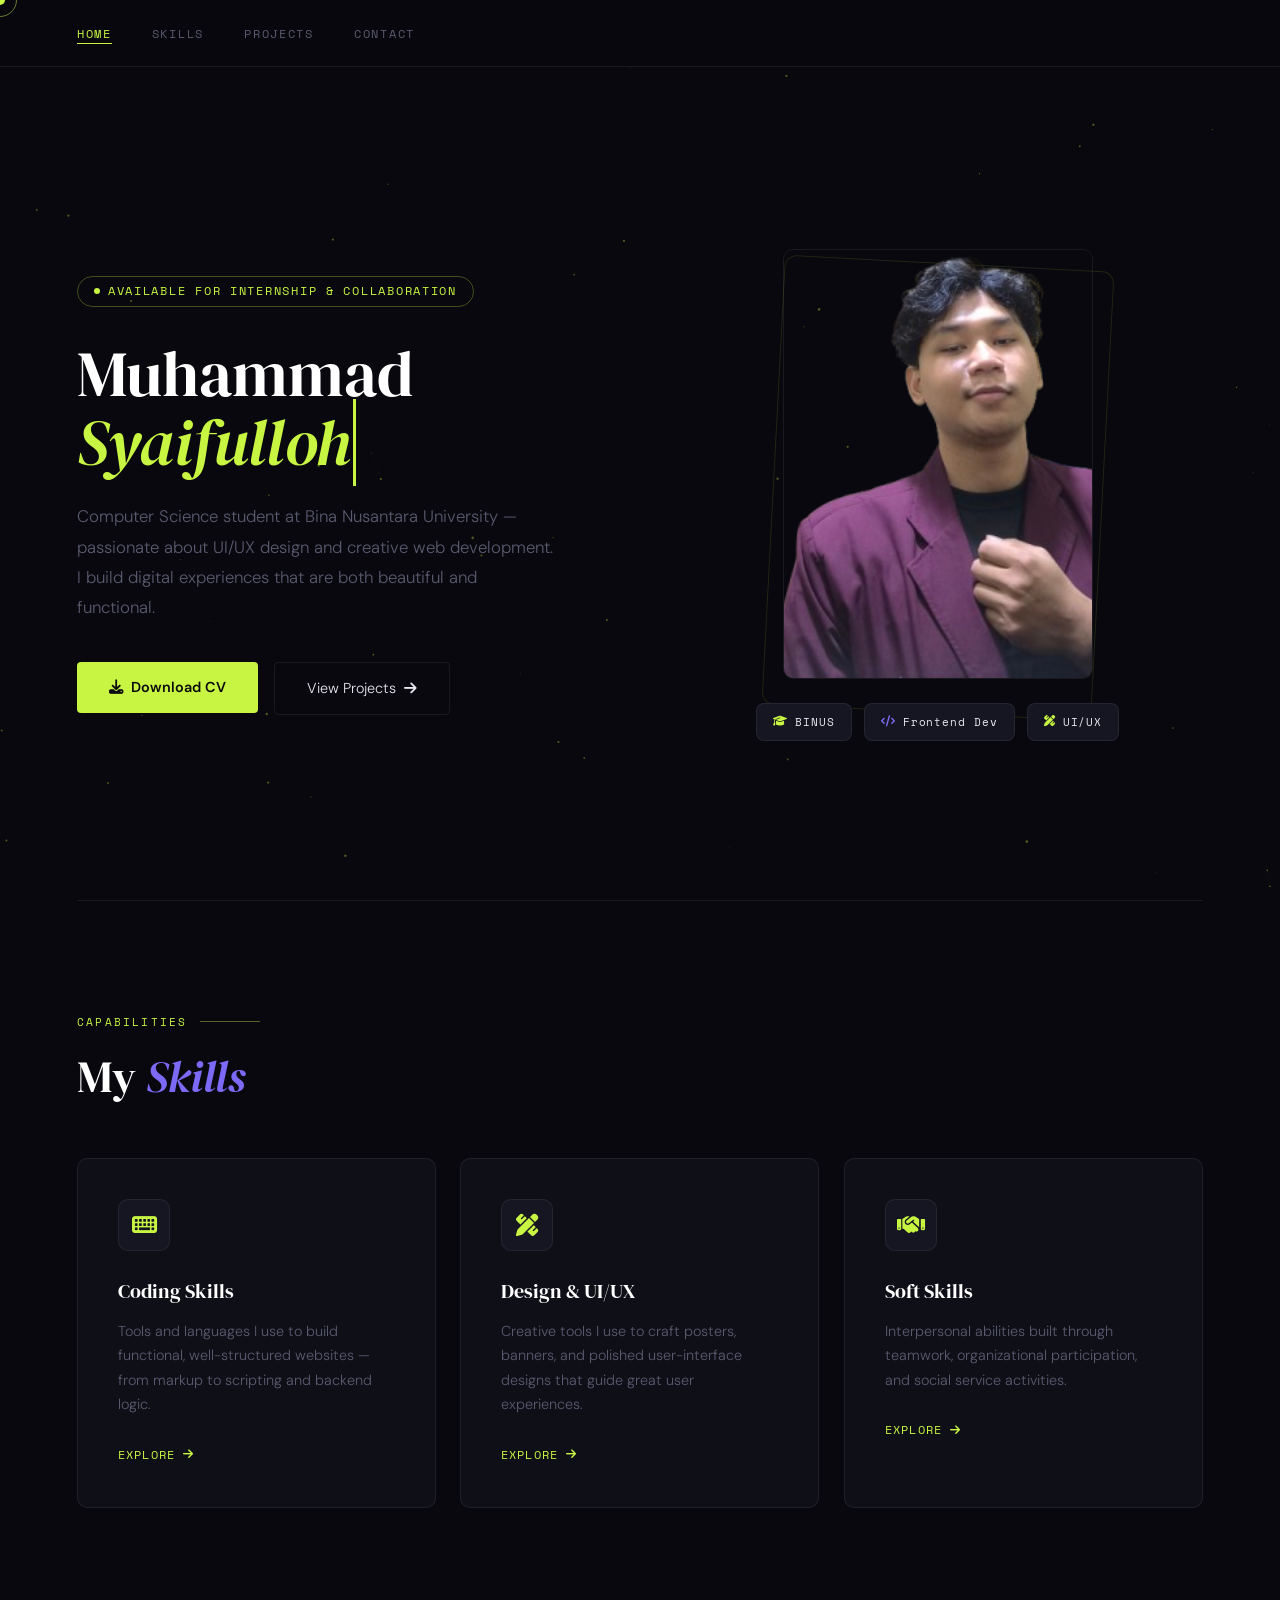
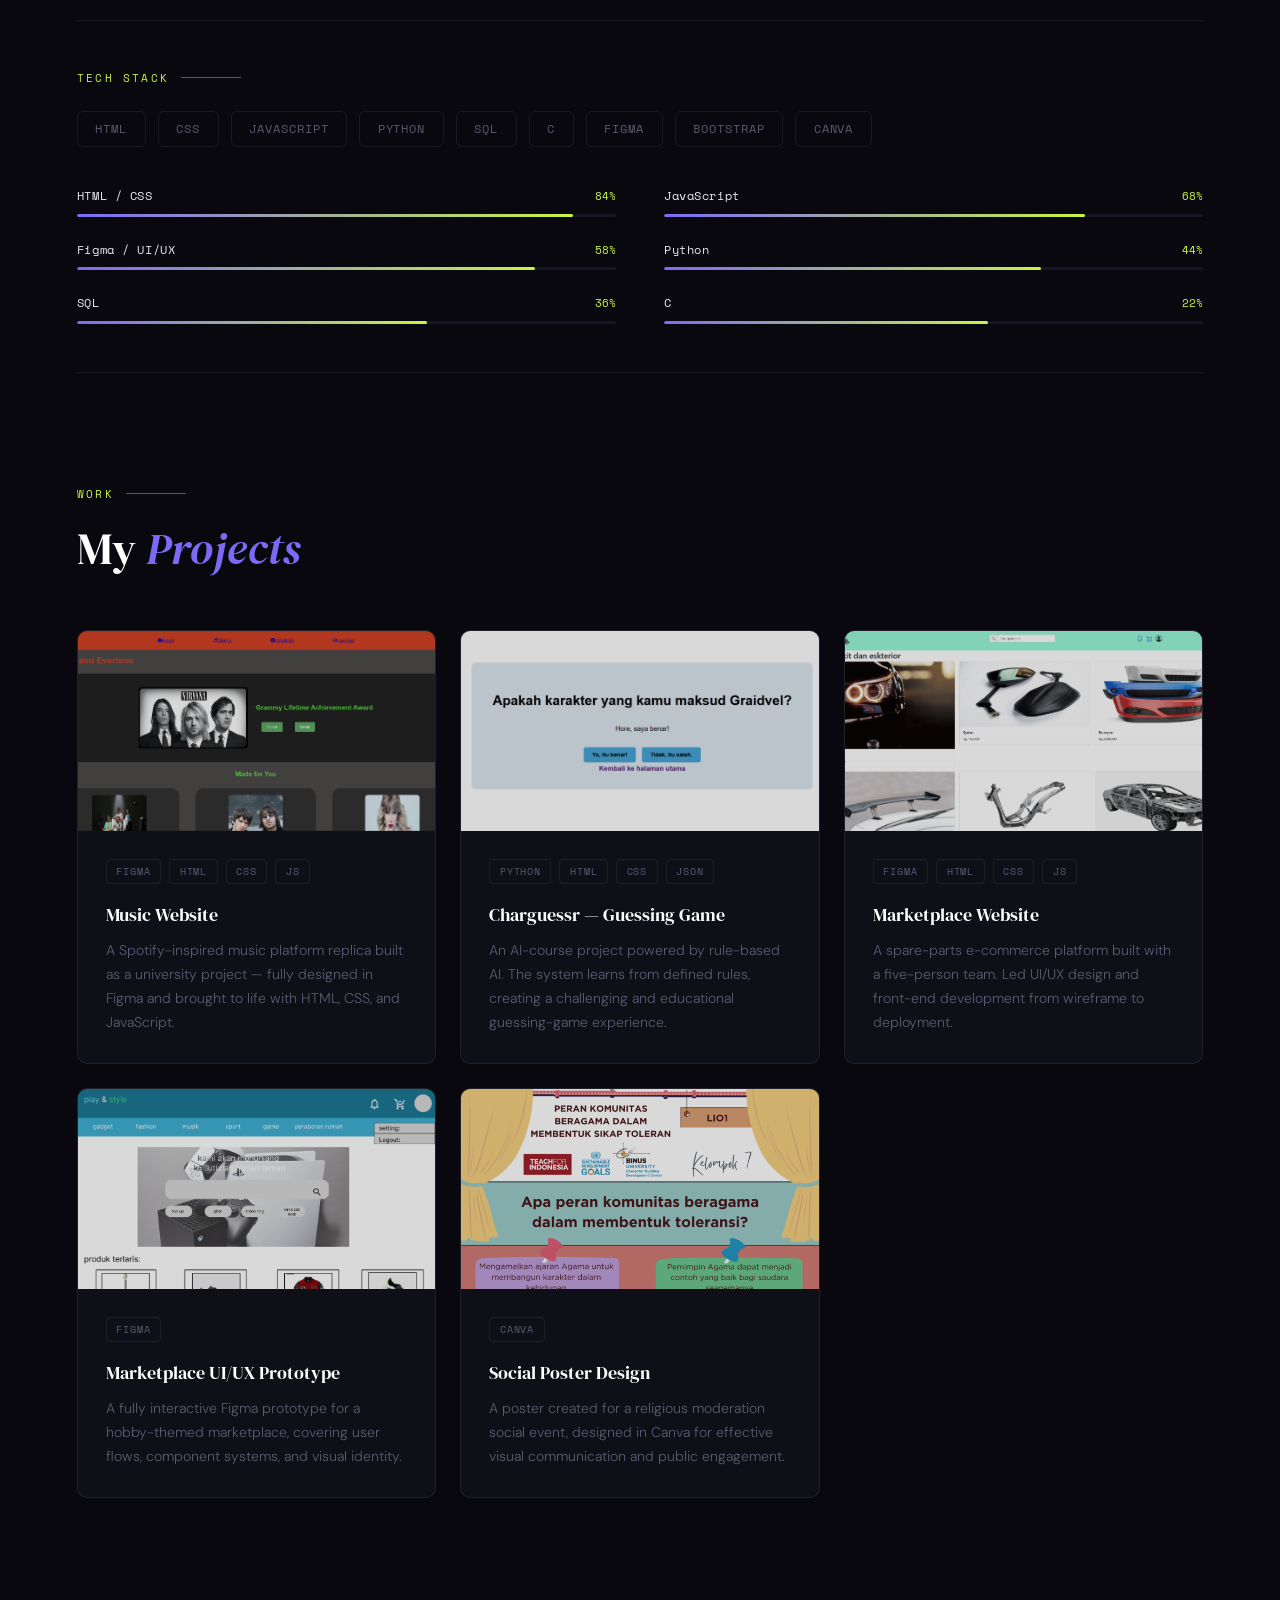
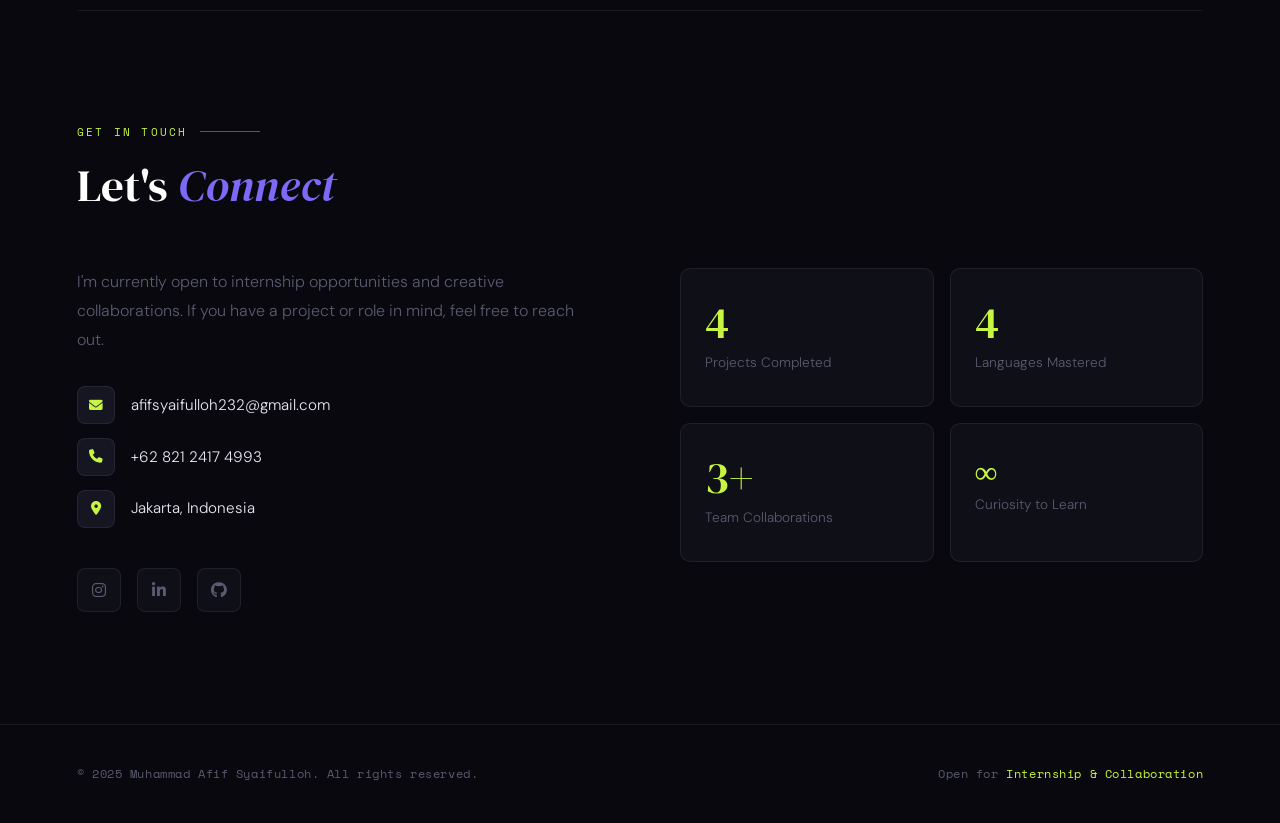
==== index2.html @ 035b8625 "update portfolio with contact form and UI improvements" ====
<!DOCTYPE html>
<html lang="en">
<head>
  <meta charset="UTF-8" />
  <meta name="viewport" content="width=device-width, initial-scale=1.0" />
  <meta name="description" content="Muhammad Afif Syaifulloh — CS student, UI/UX designer & frontend developer based in Jakarta." />
  <title>Muhammad Afif Syaifulloh — Portfolio</title>
  <link rel="preconnect" href="https://fonts.googleapis.com">
  <link href="https://fonts.googleapis.com/css2?family=DM+Serif+Display:ital@0;1&family=DM+Sans:wght@300;400;500;600&family=Space+Mono:wght@400;700&display=swap" rel="stylesheet">
  <link rel="stylesheet" href="https://cdnjs.cloudflare.com/ajax/libs/font-awesome/6.5.0/css/all.min.css"/>
  <style>
    :root {
      --bg: #08080e;
      --surface: #0f0f18;
      --surface2: #161622;
      --border: rgba(255,255,255,0.07);
      --text: #e8e8f0;
      --muted: #5a5a70;
      --accent: #c8f542;
      --accent2: #7c6af7;
      --white: #ffffff;
    }

    *, *::before, *::after { box-sizing: border-box; margin: 0; padding: 0; }
    html { scroll-behavior: smooth; }
    body {
      background: var(--bg);
      color: var(--text);
      font-family: 'DM Sans', sans-serif;
      font-weight: 300;
      line-height: 1.6;
      overflow-x: hidden;
    }

    body.has-pointer { cursor: none; }
    body.has-pointer a,
    body.has-pointer button,
    body.has-pointer [data-cursor] { cursor: none; }

    #cursor {
      width: 10px; height: 10px;
      background: var(--accent);
      border-radius: 50%;
      position: fixed; pointer-events: none; z-index: 9999;
      transform: translate(-50%,-50%);
      transition: width .15s, height .15s, background .15s;
      display: none;
    }
    #cursor-ring {
      width: 34px; height: 34px;
      border: 1.5px solid rgba(200,245,66,.5);
      border-radius: 50%;
      position: fixed; pointer-events: none; z-index: 9998;
      transform: translate(-50%,-50%);
      transition: width .22s, height .22s, border-color .22s;
      display: none;
    }
    body.has-pointer #cursor,
    body.has-pointer #cursor-ring { display: block; }
    body.hovering #cursor { width: 5px; height: 5px; background: #fff; }
    body.hovering #cursor-ring { width: 50px; height: 50px; border-color: rgba(255,255,255,.28); }

    #particles { position: fixed; inset: 0; z-index: 0; pointer-events: none; }

    #prog {
      position: fixed; top: 0; left: 0; height: 2px;
      background: var(--accent); width: 0%; z-index: 200;
      transition: width .08s linear;
    }

    nav {
      position: fixed; top: 0; left: 0; right: 0; z-index: 100;
      display: flex; justify-content: space-between; align-items: center;
      padding: 1.25rem 6vw;
      background: rgba(8,8,14,.9);
      backdrop-filter: blur(20px);
      border-bottom: 1px solid var(--border);
      transition: padding .3s;
    }
    nav.scrolled { padding: .8rem 6vw; }
    .nav-logo {
      font-family: 'Space Mono', monospace;
      font-size: .8rem; letter-spacing: .12em; text-transform: uppercase;
      color: var(--accent);
    }
    .nav-links { display: flex; gap: 2.5rem; list-style: none; }
    .nav-links a {
      font-family: 'Space Mono', monospace;
      font-size: .72rem; letter-spacing: .15em; text-transform: uppercase;
      color: var(--muted); text-decoration: none;
      position: relative; padding-bottom: 2px;
      transition: color .2s;
    }
    .nav-links a::after {
      content: ''; position: absolute; bottom: 0; left: 0;
      width: 0; height: 1px; background: var(--accent);
      transition: width .3s ease;
    }
    .nav-links a:hover { color: #fff; }
    .nav-links a:hover::after,
    .nav-links a.active::after { width: 100%; }
    .nav-links a.active { color: var(--accent); }

    /* ── HERO ── */
    .hero {
      min-height: 100vh;
      display: grid; grid-template-columns: 1fr 1fr;
      align-items: center;
      padding: 0 6vw; padding-top: 90px; gap: 4rem;
      position: relative; z-index: 1;
    }
    .hero-tag {
      display: inline-flex; align-items: center; gap: .5rem;
      font-family: 'Space Mono', monospace;
      font-size: .72rem; letter-spacing: .15em; text-transform: uppercase;
      color: var(--accent); border: 1px solid rgba(200,245,66,.3);
      border-radius: 100px; padding: .35rem 1rem; margin-bottom: 2rem;
      animation: fadeUp .8s ease both;
    }
    .hero-tag::before {
      content: ''; width: 6px; height: 6px;
      border-radius: 50%; background: var(--accent);
      animation: pulse 2s infinite;
    }
    @keyframes pulse {
      0%,100% { opacity:1; transform:scale(1); }
      50%      { opacity:.4; transform:scale(.7); }
    }
    .hero h1 {
      font-family: 'DM Serif Display', serif;
      font-size: clamp(2.8rem, 5vw, 5rem);
      line-height: 1.08; font-weight: 400; color: #fff;
      animation: fadeUp .8s .1s ease both; margin-bottom: 1.5rem;
    }
    .hero h1 em { font-style: italic; color: var(--accent); }
    .typed-wrap { display: inline; }
    #typed {
      border-right: 3px solid var(--accent);
      padding-right: 2px;
      animation: blink 1s step-end infinite;
    }
    @keyframes blink {
      0%,100% { border-color: var(--accent); }
      50%      { border-color: transparent; }
    }
    .hero-desc {
      font-size: 1.05rem; color: var(--muted);
      max-width: 480px; line-height: 1.8;
      animation: fadeUp .8s .2s ease both; margin-bottom: 2.5rem;
    }
    .hero-cta {
      display: flex; gap: 1rem; flex-wrap: wrap;
      animation: fadeUp .8s .3s ease both;
    }
    .mag-wrap { display: inline-block; }
    .btn-primary {
      display: inline-flex; align-items: center; gap: .5rem;
      background: var(--accent); color: #0a0a0f;
      font-family: 'DM Sans', sans-serif; font-weight: 600; font-size: .9rem;
      padding: .85rem 2rem; border-radius: 4px;
      text-decoration: none; border: none;
      position: relative; overflow: hidden;
      transition: box-shadow .2s;
    }
    .btn-primary::after {
      content: ''; position: absolute; inset: 0;
      background: rgba(255,255,255,.18);
      transform: translateX(-105%) skewX(-10deg);
      transition: transform .4s ease;
    }
    .btn-primary:hover::after { transform: translateX(105%) skewX(-10deg); }
    .btn-primary:hover { box-shadow: 0 8px 32px rgba(200,245,66,.3); }
    .btn-outline {
      display: inline-flex; align-items: center; gap: .5rem;
      background: transparent; color: var(--text);
      font-family: 'DM Sans', sans-serif; font-size: .9rem;
      padding: .85rem 2rem; border-radius: 4px;
      text-decoration: none; border: 1px solid var(--border);
      transition: border-color .2s, color .2s;
    }
    .btn-outline:hover { border-color: rgba(255,255,255,.3); color: #fff; }

    /* ── HERO IMAGE ── */
    /* Column becomes flex column: photo on top, badges below */
    .hero-image {
      display: flex;
      flex-direction: column;
      align-items: center;
      gap: 1.5rem;
      animation: fadeUp .8s .4s ease both;
    }

    /* Wrapper that holds the card + the rotated ghost border */
    .hero-img-outer {
      position: relative;
    }
    .hero-img-outer::before {
      content: '';
      position: absolute;
      width: 330px; height: 450px;
      border: 1px solid rgba(200,245,66,.12);
      border-radius: 12px;
      top: 14px; left: 50%;
      margin-left: -165px;
      transform: rotate(3deg);
      pointer-events: none;
    }
    .hero-img-wrap {
      position: relative;
      width: 310px; height: 430px;
      border-radius: 10px; overflow: hidden;
      border: 1px solid var(--border);
      transition: transform .12s ease;
      transform-style: preserve-3d;
      will-change: transform;
      z-index: 1;
    }
    .hero-img-wrap img {
      width: 100%; height: 100%;
      object-fit: cover; object-position: top center;
      display: block;
    }
    .hero-img-placeholder {
      width: 100%; height: 100%;
      background: var(--surface2);
      display: none; flex-direction: column;
      align-items: center; justify-content: center;
      gap: 1rem; color: var(--muted);
    }
    .hero-img-placeholder i { font-size: 3rem; }

    /* Badges row — below the photo card */
    .hero-badges {
      display: flex;
      gap: .75rem;
      flex-wrap: wrap;
      justify-content: center;
    }
    .badge-float {
      background: var(--surface2);
      border: 1px solid var(--border);
      border-radius: 8px;
      padding: .55rem 1rem;
      font-family: 'Space Mono', monospace;
      font-size: .7rem;
      color: var(--text);
      letter-spacing: .08em;
      display: inline-flex;
      align-items: center;
      gap: .45rem;
      /* each badge floats independently */
      animation: floatBadge 4s ease-in-out infinite;
      transition: border-color .25s, box-shadow .25s;
    }
    .badge-float:nth-child(1) { animation-delay: 0s; }
    .badge-float:nth-child(2) { animation-delay: .7s; }
    .badge-float:nth-child(3) { animation-delay: 1.4s; }
    .badge-float:hover {
      border-color: rgba(200,245,66,.4);
      box-shadow: 0 4px 18px rgba(200,245,66,.12);
      /* pause float on hover */
      animation-play-state: paused;
      transform: translateY(-4px);
    }
    @keyframes floatBadge {
      0%,100% { transform: translateY(0); }
      50%      { transform: translateY(-8px); }
    }

    /* ── SECTIONS ── */
    section { padding: 7rem 6vw; position: relative; z-index: 1; }
    .section-label {
      font-family: 'Space Mono', monospace;
      font-size: .7rem; letter-spacing: .2em; text-transform: uppercase;
      color: var(--accent); margin-bottom: 1.25rem;
      display: flex; align-items: center; gap: .75rem;
    }
    .section-label::after {
      content: ''; flex: 1; max-width: 60px;
      height: 1px; background: var(--accent); opacity: .4;
    }
    .section-title {
      font-family: 'DM Serif Display', serif;
      font-size: clamp(2rem, 3.5vw, 3.2rem);
      font-weight: 400; color: #fff; line-height: 1.15; margin-bottom: 1rem;
    }
    .section-title em { font-style: italic; color: var(--accent2); }
    .divider {
      height: 1px; background: var(--border);
      margin: 0 6vw; position: relative; z-index: 1;
    }

    /* ── SKILLS ── */
    .skills-grid {
      display: grid;
      grid-template-columns: repeat(auto-fit, minmax(280px, 1fr));
      gap: 1.5rem; margin-top: 3.5rem;
    }
    .skill-card {
      background: var(--surface); border: 1px solid var(--border);
      border-radius: 10px; padding: 2.5rem;
      transition: border-color .3s, box-shadow .3s;
      position: relative; overflow: hidden;
      transform-style: preserve-3d; will-change: transform;
    }
    .card-glow {
      position: absolute; width: 220px; height: 220px;
      border-radius: 50%;
      background: radial-gradient(circle, rgba(200,245,66,.07), transparent 70%);
      pointer-events: none; opacity: 0; transition: opacity .3s;
      transform: translate(-50%,-50%);
    }
    .skill-card:hover .card-glow { opacity: 1; }
    .skill-card:hover {
      border-color: rgba(200,245,66,.25);
      box-shadow: 0 20px 60px rgba(0,0,0,.4);
    }
    .skill-icon {
      width: 52px; height: 52px;
      background: var(--surface2); border: 1px solid var(--border);
      border-radius: 10px; display: flex;
      align-items: center; justify-content: center;
      font-size: 1.4rem; color: var(--accent);
      margin-bottom: 1.5rem; transition: all .3s;
    }
    .skill-card:hover .skill-icon {
      background: rgba(200,245,66,.1);
      border-color: rgba(200,245,66,.3);
    }
    .skill-card h3 {
      font-family: 'DM Serif Display', serif;
      font-size: 1.25rem; font-weight: 400; color: #fff; margin-bottom: .75rem;
    }
    .skill-card p { font-size: .9rem; color: var(--muted); line-height: 1.7; margin-bottom: 1.5rem; }
    .skill-link {
      font-family: 'Space Mono', monospace;
      font-size: .72rem; letter-spacing: .1em; text-transform: uppercase;
      color: var(--accent); text-decoration: none;
      display: inline-flex; align-items: center; gap: .5rem;
      transition: gap .2s;
    }
    .skill-link:hover { gap: .85rem; }

    /* ── TECH STRIP ── */
    .tech-strip { padding: 3rem 6vw; position: relative; z-index: 1; }
    .tech-tags { display: flex; flex-wrap: wrap; gap: .75rem; margin-top: 1.5rem; margin-bottom: 2.5rem; }
    .tech-tag {
      font-family: 'Space Mono', monospace;
      font-size: .72rem; letter-spacing: .08em; text-transform: uppercase;
      color: var(--muted); border: 1px solid var(--border);
      border-radius: 6px; padding: .5rem 1.1rem;
      display: inline-flex; align-items: center; gap: .45rem;
      position: relative; overflow: visible;
      transition: color .2s, border-color .2s, transform .2s, box-shadow .2s;
      user-select: none;
    }
    .tech-tag::before {
      content: ''; position: absolute; inset: 0;
      background: rgba(200,245,66,.07);
      transform: scaleX(0); transform-origin: left;
      transition: transform .3s ease;
    }
    .tech-tag:hover::before { transform: scaleX(1); }
    .tech-tag:hover {
      color: var(--accent); border-color: rgba(200,245,66,.4);
      transform: translateY(-3px) scale(1.04);
      box-shadow: 0 6px 20px rgba(200,245,66,.12);
    } 
    .tech-tag:active { transform: translateY(-1px) scale(1.01); }
    .tech-tag .ripple {
      position: absolute; border-radius: 50%;
      background: rgba(200,245,66,.2); transform: scale(0);
      animation: tagRipple .5s ease-out forwards; pointer-events: none;
    }
    @keyframes tagRipple { to { transform: scale(4); opacity: 0; } }

    /* ── PROFICIENCY BARS ── */
    .proficiency-grid { display: grid; grid-template-columns: 1fr 1fr; gap: 1.5rem 3rem; }
    .prof-header { display: flex; justify-content: space-between; margin-bottom: .5rem; }
    .prof-name { font-family: 'Space Mono', monospace; font-size: .72rem; letter-spacing: .05em; color: var(--text); }
    .prof-pct  { font-family: 'Space Mono', monospace; font-size: .7rem; color: var(--accent); }
    .prof-bar-bg { height: 3px; background: var(--surface2); border-radius: 2px; overflow: hidden; }
    .prof-bar-fill {
      height: 100%;
      background: linear-gradient(90deg, var(--accent2), var(--accent));
      border-radius: 2px; width: 0%;
      transition: width 1.2s cubic-bezier(.4,0,.2,1);
    }

    /* ── PROJECTS ── */
    .projects-grid {
      display: grid;
      grid-template-columns: repeat(auto-fit, minmax(300px, 1fr));
      gap: 1.5rem; margin-top: 3.5rem;
    }
    .project-card {
      background: var(--surface); border: 1px solid var(--border);
      border-radius: 10px; overflow: hidden;
      transition: border-color .35s, box-shadow .35s, transform .35s;
      position: relative;
    }
    .project-card:hover {
      border-color: rgba(255,255,255,.18);
      box-shadow: 0 28px 70px rgba(0,0,0,.55);
      transform: translateY(-6px);
    }
    .project-img-wrap {
      width: 100%; height: 200px; overflow: hidden;
      position: relative;
    }
    .project-img-wrap img {
      width: 100%; height: 100%;
      object-fit: cover; object-position: top center;
      display: block;
      filter: saturate(.75) brightness(.85);
      transition: filter .4s, transform .4s;
    }
    .project-card:hover .project-img-wrap img {
      filter: saturate(1) brightness(1);
      transform: scale(1.04);
    }
    .project-img-placeholder {
      width: 100%; height: 200px;
      background: linear-gradient(135deg, var(--surface2), var(--surface));
      display: flex; align-items: center; justify-content: center;
      color: var(--muted); font-size: 2.5rem;
      position: relative; overflow: hidden; transition: color .3s;
    }
    .project-img-placeholder::after {
      content: ''; position: absolute; inset: 0;
      background: linear-gradient(135deg, rgba(124,106,247,.15), rgba(200,245,66,.08));
      opacity: 0; transition: opacity .35s;
    }
    .project-card:hover .project-img-placeholder::after { opacity: 1; }
    .project-card:hover .project-img-placeholder { color: var(--accent); }
    .proj-view {
      position: absolute; bottom: -40px; left: 50%;
      transform: translateX(-50%);
      background: var(--accent); color: #0a0a0f;
      font-family: 'Space Mono', monospace; font-size: .68rem;
      letter-spacing: .1em; text-transform: uppercase;
      padding: .4rem 1.1rem; border-radius: 100px; font-weight: 700;
      transition: bottom .3s cubic-bezier(.34,1.56,.64,1);
      white-space: nowrap; pointer-events: none; z-index: 2;
    }
    .project-card:hover .proj-view { bottom: 14px; }
    .project-body { padding: 1.75rem; }
    .project-tags { display: flex; flex-wrap: wrap; gap: .5rem; margin-bottom: 1rem; }
    .tag {
      font-family: 'Space Mono', monospace;
      font-size: .65rem; letter-spacing: .08em; text-transform: uppercase;
      color: var(--muted); border: 1px solid var(--border);
      border-radius: 4px; padding: .2rem .6rem;
      transition: all .25s;
    }
    .project-card:hover .tag {
      border-color: rgba(124,106,247,.35); color: #b8b0f8;
      transform: translateY(-1px);
    }
    .project-body h3 {
      font-family: 'DM Serif Display', serif;
      font-size: 1.15rem; font-weight: 400; color: #fff;
      margin-bottom: .6rem; transition: color .2s;
    }
    .project-card:hover .project-body h3 { color: var(--accent); }
    .project-body p { font-size: .88rem; color: var(--muted); line-height: 1.7; }

    /* ── CONTACT ── */
    .contact-wrapper {
      display: grid; grid-template-columns: 1fr 1fr;
      gap: 5rem; align-items: start; margin-top: 3.5rem;
    }
    .contact-info p { color: var(--muted); font-size: 1rem; line-height: 1.8; margin-bottom: 2rem; }
    .contact-detail { display: flex; flex-direction: column; gap: .85rem; margin-bottom: 2.5rem; }
    .contact-item { display: flex; align-items: center; gap: 1rem; color: var(--text); font-size: .95rem; }
    .contact-item i {
      width: 38px; height: 38px;
      background: var(--surface2); border: 1px solid var(--border);
      border-radius: 8px; display: flex;
      align-items: center; justify-content: center;
      color: var(--accent); font-size: .85rem; flex-shrink: 0;
      transition: all .25s;
    }
    .contact-item:hover i { background: rgba(200,245,66,.1); border-color: rgba(200,245,66,.3); }
    .social-row { display: flex; gap: 1rem; }
    .social-btn {
      width: 44px; height: 44px;
      background: var(--surface); border: 1px solid var(--border);
      border-radius: 8px; display: flex;
      align-items: center; justify-content: center;
      color: var(--muted); font-size: 1rem; text-decoration: none;
      position: relative; overflow: hidden; transition: all .2s;
    }
    .social-btn::before {
      content: ''; position: absolute; inset: 0;
      background: rgba(200,245,66,.08);
      transform: scale(0); border-radius: 8px; transition: transform .3s;
    }
    .social-btn:hover::before { transform: scale(1); }
    .social-btn:hover { border-color: rgba(200,245,66,.3); color: var(--accent); transform: translateY(-3px); }

    /* ── STAT CARDS ── */
    .contact-stats { display: grid; grid-template-columns: 1fr 1fr; gap: 1rem; }
    .stat-card {
      background: var(--surface); border: 1px solid var(--border);
      border-radius: 10px; padding: 2rem 1.5rem;
      transition: border-color .3s, box-shadow .3s, transform .3s;
      position: relative; overflow: hidden;
    }
    /* animated bottom bar */
    .stat-card::before {
      content: ''; position: absolute; bottom: 0; left: 0; right: 0; height: 2px;
      background: linear-gradient(90deg, var(--accent2), var(--accent));
      transform: scaleX(0); transition: transform .4s ease;
    }
    .stat-card:hover::before { transform: scaleX(1); }
    /* glow shimmer on hover */
    .stat-card::after {
      content: ''; position: absolute; inset: 0;
      background: radial-gradient(circle at 50% 50%, rgba(200,245,66,.06), transparent 70%);
      opacity: 0; transition: opacity .3s;
    }
    .stat-card:hover::after { opacity: 1; }
    .stat-card:hover {
      border-color: rgba(200,245,66,.2);
      box-shadow: 0 12px 40px rgba(0,0,0,.4);
      transform: translateY(-4px);
    }
    .stat-card .num {
      font-family: 'DM Serif Display', serif;
      font-size: 2.8rem; color: var(--accent);
      line-height: 1; margin-bottom: .4rem;
      transition: transform .3s;
    }
    .stat-card:hover .num { transform: scale(1.08); }
    .stat-card .label {
      font-size: .85rem; color: var(--muted);
      transition: color .3s;
    }
    .stat-card:hover .label { color: var(--text); }

    /* ── TOOLTIP ── */
    [data-tip] { position: relative; }
    [data-tip]::after {
  content: attr(data-tip);
  position: absolute;
  top: calc(100% + 8px);
  left: 50%;
  transform: translateX(-50%) translateY(-4px);
  background: var(--surface2);
  color: var(--text);
  font-family: 'Space Mono', monospace;
  font-size: .65rem;
  letter-spacing: .05em;
  padding: .3rem .7rem;
  border-radius: 4px;
  border: 1px solid var(--border);
  white-space: nowrap;
  opacity: 0;
  pointer-events: none;
  z-index: 9999;
  transition: opacity .2s, transform .2s;
}

[data-tip]:hover::after {
  opacity: 1;
  transform: translateX(-50%) translateY(0);
}

    footer {
      border-top: 1px solid var(--border);
      padding: 2.5rem 6vw;
      display: flex; justify-content: space-between; align-items: center;
      gap: 1rem; flex-wrap: wrap; position: relative; z-index: 1;
    }
    .footer-copy { font-family: 'Space Mono', monospace; font-size: .72rem; color: var(--muted); letter-spacing: .05em; }
    .footer-ticker { font-family: 'Space Mono', monospace; font-size: .72rem; color: var(--muted); letter-spacing: .05em; }
    .footer-ticker span { color: var(--accent); }

    #scrollTopBtn {
      position: fixed; bottom: 2rem; right: 2rem;
      width: 44px; height: 44px;
      background: var(--accent); color: #0a0a0f;
      border: none; border-radius: 8px;
      display: none; align-items: center; justify-content: center;
      font-size: .9rem;
      transition: transform .2s, box-shadow .2s; z-index: 200;
    }
    #scrollTopBtn:hover { transform: translateY(-3px); box-shadow: 0 8px 24px rgba(200,245,66,.3); }
    #scrollTopBtn.visible { display: flex; }

    @keyframes fadeUp {
      from { opacity: 0; transform: translateY(20px); }
      to   { opacity: 1; transform: translateY(0); }
    }
    .reveal { opacity: 0; transform: translateY(28px); transition: opacity .7s ease, transform .7s ease; }
    .reveal.visible { opacity: 1; transform: none; }

    @media (max-width: 900px) {
      .hero { grid-template-columns: 1fr; text-align: center; }
      .hero-image { order: -1; }
      .hero-img-wrap { width: 240px; height: 320px; }
      .hero-img-outer::before { width: 255px; height: 340px; margin-left: -127px; }
      .hero-desc { margin: 0 auto 2.5rem; }
      .hero-cta { justify-content: center; }
      .contact-wrapper { grid-template-columns: 1fr; gap: 3rem; }
      .proficiency-grid { grid-template-columns: 1fr; }
    }
    @media (max-width: 640px) {
      nav { padding: 1rem 4vw; }
      .nav-links { display: none; }
      section { padding: 5rem 4vw; }
      footer { flex-direction: column; text-align: center; }
    }
  </style>
</head>
<body>

<div id="cursor"></div>
<div id="cursor-ring"></div>
<div id="prog"></div>
<canvas id="particles"></canvas>

<!-- NAV -->
<nav id="navbar">
  <!-- <span class="nav-logo">Portofolio</span> -->
  <ul class="nav-links">
    <li><a href="#home"    data-section="home">Home</a></li>
    <li><a href="#skills"  data-section="skills">Skills</a></li>
    <li><a href="#project" data-section="project">Projects</a></li>
    <li><a href="#contact" data-section="contact">Contact</a></li>
  </ul>
</nav>

<!-- HERO -->
<section class="hero" id="home">
  <div class="hero-text">
    <div class="hero-tag">Available for Internship &amp; Collaboration</div>
    <h1>Muhammad<br><em><span id="typed" class="typed-wrap"></span></em></h1>
    <p class="hero-desc">
      Computer Science student at Bina Nusantara University — passionate about
      UI/UX design and creative web development. I build digital experiences
      that are both beautiful and functional.
    </p>
    <div class="hero-cta">
      <div class="mag-wrap">
        <a href="CV_ATS.doc" class="btn-primary" download>
          <i class="fa-solid fa-download"></i> Download CV
        </a>
      </div>
      <div class="mag-wrap">
        <a href="#project" class="btn-outline">
          View Projects <i class="fa-solid fa-arrow-right"></i>
        </a>
      </div>
    </div>
  </div>

  <!-- Image column: photo card + badges row below -->
  <div class="hero-image">
    <div class="hero-img-outer">
      <div class="hero-img-wrap" id="hero-card">
        <img
          src="source gambar/porto_anjay-removebg-preview.png"
          alt="Muhammad Afif Syaifulloh"
          onerror="this.style.display='none'; this.nextElementSibling.style.display='flex'"
        >
        <div class="hero-img-placeholder">
          <i class="fa-solid fa-user"></i>
          <span style="font-size:.8rem;font-family:'Space Mono',monospace;letter-spacing:.1em">AFIF.JPG</span>
        </div>
      </div>
    </div>

    <!-- Badges sit in a row BELOW the photo -->
    <div class="hero-badges">
      <div class="badge-float" data-tip="Bina Nusantara University">
        <i class="fa-solid fa-graduation-cap" style="color:var(--accent)"></i>
        BINUS
      </div>
      <div class="badge-float" data-tip="Frontend Development">
        <i class="fa-solid fa-code" style="color:var(--accent2)"></i>
        Frontend Dev
      </div>
      <div class="badge-float" data-tip="UI/UX Design">
        <i class="fa-solid fa-pen-ruler" style="color:var(--accent)"></i>
        UI/UX
      </div>
    </div>
  </div>
</section>

<div class="divider"></div>

<!-- SKILLS -->
<section id="skills">
  <div class="section-label">Capabilities</div>
  <h2 class="section-title">My <em>Skills</em></h2>
  <div class="skills-grid">
    <div class="skill-card reveal" id="sc1">
      <div class="card-glow" id="glow1"></div>
      <div class="skill-icon"><i class="fa-solid fa-keyboard"></i></div>
      <h3>Coding Skills</h3>
      <p>Tools and languages I use to build functional, well-structured websites — from markup to scripting and backend logic.</p>
      <a href="coding-skills.html" class="skill-link">Explore <i class="fa-solid fa-arrow-right"></i></a>
    </div>
    <div class="skill-card reveal" id="sc2" style="transition-delay:.1s">
      <div class="card-glow" id="glow2"></div>
      <div class="skill-icon"><i class="fa-solid fa-pen-ruler"></i></div>
      <h3>Design &amp; UI/UX</h3>
      <p>Creative tools I use to craft posters, banners, and polished user-interface designs that guide great user experiences.</p>
      <a href="design-skills.html" class="skill-link">Explore <i class="fa-solid fa-arrow-right"></i></a>
    </div>
    <div class="skill-card reveal" id="sc3" style="transition-delay:.2s">
      <div class="card-glow" id="glow3"></div>
      <div class="skill-icon"><i class="fa-solid fa-handshake"></i></div>
      <h3>Soft Skills</h3>
      <p>Interpersonal abilities built through teamwork, organizational participation, and social service activities.</p>
      <a href="soft-skills.html" class="skill-link">Explore <i class="fa-solid fa-arrow-right"></i></a>
    </div>
  </div>
</section>

<div class="divider"></div>

<!-- TECH STRIP -->
<div class="tech-strip reveal">
  <div class="section-label">Tech Stack</div>
  <div class="tech-tags">
    <span class="tech-tag" data-tip="Markup">HTML</span>
    <span class="tech-tag" data-tip="Styling">CSS</span>
    <span class="tech-tag" data-tip="Scripting">JavaScript</span>
    <span class="tech-tag" data-tip="AI / Backend">Python</span>
    <span class="tech-tag" data-tip="Database">SQL</span>
    <span class="tech-tag" data-tip="Systems">C</span>
    <span class="tech-tag" data-tip="Prototyping">Figma</span>
    <span class="tech-tag" data-tip="CSS Framework">Bootstrap</span>
    <span class="tech-tag" data-tip="Graphics">Canva</span>
  </div>
  <div class="proficiency-grid" id="prof-grid">
    <div class="prof-item">
      <div class="prof-header"><span class="prof-name">HTML / CSS</span><span class="prof-pct" id="p1">0%</span></div>
      <div class="prof-bar-bg"><div class="prof-bar-fill" data-pct="92" id="b1"></div></div>
    </div>
    <div class="prof-item">
      <div class="prof-header"><span class="prof-name">JavaScript</span><span class="prof-pct" id="p2">0%</span></div>
      <div class="prof-bar-bg"><div class="prof-bar-fill" data-pct="78" id="b2"></div></div>
    </div>
    <div class="prof-item">
      <div class="prof-header"><span class="prof-name">Figma / UI/UX</span><span class="prof-pct" id="p3">0%</span></div>
      <div class="prof-bar-bg"><div class="prof-bar-fill" data-pct="85" id="b3"></div></div>
    </div>
    <div class="prof-item">
      <div class="prof-header"><span class="prof-name">Python</span><span class="prof-pct" id="p4">0%</span></div>
      <div class="prof-bar-bg"><div class="prof-bar-fill" data-pct="70" id="b4"></div></div>
    </div>
    <div class="prof-item">
      <div class="prof-header"><span class="prof-name">SQL</span><span class="prof-pct" id="p5">0%</span></div>
      <div class="prof-bar-bg"><div class="prof-bar-fill" data-pct="65" id="b5"></div></div>
    </div>
    <div class="prof-item">
      <div class="prof-header"><span class="prof-name">C</span><span class="prof-pct" id="p6">0%</span></div>
      <div class="prof-bar-bg"><div class="prof-bar-fill" data-pct="60" id="b6"></div></div>
    </div>
  </div>
</div>

<div class="divider"></div>

<!-- PROJECTS -->
<section id="project">
  <div class="section-label">Work</div>
  <h2 class="section-title">My <em>Projects</em></h2>
  <div class="projects-grid">

    <div class="project-card reveal">
      <div class="project-img-wrap">
        <img src="source gambar/Screenshot 2024-08-02 184507.png" alt="Music Website"
          onerror="this.parentElement.style.display='none'; this.parentElement.nextElementSibling.style.display='flex'">
        <span class="proj-view">View Project</span>
      </div>
      <div class="project-img-placeholder" style="display:none">
        <i class="fa-solid fa-music"></i>
        <span class="proj-view">View Project</span>
      </div>
      <div class="project-body">
        <div class="project-tags"><span class="tag">Figma</span><span class="tag">HTML</span><span class="tag">CSS</span><span class="tag">JS</span></div>
        <h3>Music Website</h3>
        <p>A Spotify-inspired music platform replica built as a university project — fully designed in Figma and brought to life with HTML, CSS, and JavaScript.</p>
      </div>
    </div>

    <div class="project-card reveal" style="transition-delay:.1s">
      <div class="project-img-wrap">
        <img src="source gambar/Screenshot 2024-12-25 151111.png" alt="Charguessr Game"
          onerror="this.parentElement.style.display='none'; this.parentElement.nextElementSibling.style.display='flex'">
        <span class="proj-view">View Project</span>
      </div>
      <div class="project-img-placeholder" style="display:none">
        <i class="fa-solid fa-gamepad"></i>
        <span class="proj-view">View Project</span>
      </div>
      <div class="project-body">
        <div class="project-tags"><span class="tag">Python</span><span class="tag">HTML</span><span class="tag">CSS</span><span class="tag">JSON</span></div>
        <h3>Charguessr — Guessing Game</h3>
        <p>An AI-course project powered by rule-based AI. The system learns from defined rules, creating a challenging and educational guessing-game experience.</p>
      </div>
    </div>

    <div class="project-card reveal" style="transition-delay:.2s">
      <div class="project-img-wrap">
        <img src="source gambar/Screenshot 2025-09-15 093503.png" alt="Marketplace Website"
          onerror="this.parentElement.style.display='none'; this.parentElement.nextElementSibling.style.display='flex'">
        <span class="proj-view">View Project</span>
      </div>
      <div class="project-img-placeholder" style="display:none">
        <i class="fa-solid fa-store"></i>
        <span class="proj-view">View Project</span>
      </div>
      <div class="project-body">
        <div class="project-tags"><span class="tag">Figma</span><span class="tag">HTML</span><span class="tag">CSS</span><span class="tag">JS</span></div>
        <h3>Marketplace Website</h3>
        <p>A spare-parts e-commerce platform built with a five-person team. Led UI/UX design and front-end development from wireframe to deployment.</p>
      </div>
    </div>

    <div class="project-card reveal" style="transition-delay:.3s">
      <div class="project-img-wrap">
        <img src="source gambar/market place project (2).png" alt="Marketplace UI/UX Prototype"
          onerror="this.parentElement.style.display='none'; this.parentElement.nextElementSibling.style.display='flex'">
        <span class="proj-view">View Project</span>
      </div>
      <div class="project-img-placeholder" style="display:none">
        <i class="fa-solid fa-palette"></i>
        <span class="proj-view">View Project</span>
      </div>
      <div class="project-body">
        <div class="project-tags"><span class="tag">Figma</span></div>
        <h3>Marketplace UI/UX Prototype</h3>
        <p>A fully interactive Figma prototype for a hobby-themed marketplace, covering user flows, component systems, and visual identity.</p>
      </div>
    </div>

    <div class="project-card reveal" style="transition-delay:.4s">
      <div class="project-img-wrap">
        <img src="source gambar/POSTER CB AGAMA KELOMPOK 7 LI01.png" alt="Social Poster Design"
          onerror="this.parentElement.style.display='none'; this.parentElement.nextElementSibling.style.display='flex'">
        <span class="proj-view">View Project</span>
      </div>
      <div class="project-img-placeholder" style="display:none">
        <i class="fa-solid fa-image"></i>
        <span class="proj-view">View Project</span>
      </div>
      <div class="project-body">
        <div class="project-tags"><span class="tag">Canva</span></div>
        <h3>Social Poster Design</h3>
        <p>A poster created for a religious moderation social event, designed in Canva for effective visual communication and public engagement.</p>
      </div>
    </div>

  </div>
</section>

<div class="divider"></div>

<!-- CONTACT -->
<section id="contact">
  <div class="section-label">Get in Touch</div>
  <h2 class="section-title">Let's <em>Connect</em></h2>
  <div class="contact-wrapper">
    <div class="contact-info reveal">
      <p>I'm currently open to internship opportunities and creative collaborations. If you have a project or role in mind, feel free to reach out.</p>
      <div class="contact-detail">
        <div class="contact-item"><i class="fa-solid fa-envelope"></i><span>afifsyaifulloh232@gmail.com</span></div>
        <div class="contact-item"><i class="fa-solid fa-phone"></i><span>+62 821 2417 4993</span></div>
        <div class="contact-item"><i class="fa-solid fa-location-dot"></i><span>Jakarta, Indonesia</span></div>
      </div>
      <div class="social-row">
        <a href="https://www.instagram.com/afif_syaiff" class="social-btn" data-tip="Instagram" target="_blank" rel="noopener"><i class="fa-brands fa-instagram"></i></a>
        <a href="https://www.linkedin.com/in/muhammad-afif-syaifulloh-0b23a0284" class="social-btn" data-tip="LinkedIn" target="_blank" rel="noopener"><i class="fa-brands fa-linkedin-in"></i></a>
        <a href="https://github.com/Afif-syaifulloh" class="social-btn" data-tip="GitHub" target="_blank" rel="noopener"><i class="fa-brands fa-github"></i></a>
      </div>
    </div>
    <div class="contact-stats reveal" style="transition-delay:.15s">
      <div class="stat-card" data-tip="University + personal">
        <div class="num" data-count="5">0</div>
        <div class="label">Projects Completed</div>
      </div>
      <div class="stat-card" data-tip="HTML, CSS, JS, Python, SQL, C">
        <div class="num" data-count="6">0</div>
        <div class="label">Languages Mastered</div>
      </div>
      <div class="stat-card" data-tip="Team &amp; org work">
        <div class="num" data-count="3">0</div>
        <div class="label">Team Collaborations</div>
      </div>
      <div class="stat-card">
        <div class="num" style="font-size:2rem">∞</div>
        <div class="label">Curiosity to Learn</div>
      </div>
    </div>
  </div>
</section>

<!-- FOOTER -->
<footer>
  <span class="footer-copy">© 2025 Muhammad Afif Syaifulloh. All rights reserved.</span>
  <span class="footer-ticker">Open for <span>Internship &amp; Collaboration</span></span>
</footer>

<button id="scrollTopBtn" title="Back to top"><i class="fa-solid fa-arrow-up"></i></button>

<script>
/* CUSTOM CURSOR */
const hasPointer = window.matchMedia('(pointer: fine)').matches;
if (hasPointer) {
  document.body.classList.add('has-pointer');
  const curEl  = document.getElementById('cursor');
  const ringEl = document.getElementById('cursor-ring');
  let mx = 0, my = 0, rx = 0, ry = 0;
  document.addEventListener('mousemove', e => {
    mx = e.clientX; my = e.clientY;
    curEl.style.left = mx + 'px'; curEl.style.top = my + 'px';
  });
  (function animRing() {
    rx += (mx - rx) * 0.12; ry += (my - ry) * 0.12;
    ringEl.style.left = rx + 'px'; ringEl.style.top = ry + 'px';
    requestAnimationFrame(animRing);
  })();
  const hoverTargets = 'a, button, .skill-card, .project-card, .stat-card, .tech-tag, .social-btn, .nav-logo, .badge-float';
  document.querySelectorAll(hoverTargets).forEach(el => {
    el.addEventListener('mouseenter', () => document.body.classList.add('hovering'));
    el.addEventListener('mouseleave', () => document.body.classList.remove('hovering'));
  });
}

/* PARTICLES */
(function() {
  const canvas = document.getElementById('particles');
  const ctx    = canvas.getContext('2d');
  const MAX_DIST = 90;
  let W, H, pts = [];
  function init() {
    W = canvas.width  = window.innerWidth;
    H = canvas.height = window.innerHeight;
    const count = Math.min(60, Math.floor(W * H / 16000));
    pts = Array.from({ length: count }, () => ({
      x: Math.random() * W, y: Math.random() * H,
      vx: (Math.random() - 0.5) * 0.25, vy: (Math.random() - 0.5) * 0.25,
      r: Math.random() * 1.2 + 0.3
    }));
  }
  function draw() {
    ctx.clearRect(0, 0, W, H);
    for (let i = 0; i < pts.length; i++) {
      const p = pts[i];
      p.x += p.vx; p.y += p.vy;
      if (p.x < 0) p.x = W; if (p.x > W) p.x = 0;
      if (p.y < 0) p.y = H; if (p.y > H) p.y = 0;
      ctx.beginPath(); ctx.arc(p.x, p.y, p.r, 0, Math.PI * 2);
      ctx.fillStyle = 'rgba(200,245,66,.35)'; ctx.fill();
    }
    for (let i = 0; i < pts.length; i++) {
      for (let j = i + 1; j < pts.length; j++) {
        const dx = pts[i].x - pts[j].x, dy = pts[i].y - pts[j].y;
        const d2 = dx * dx + dy * dy;
        if (d2 < MAX_DIST * MAX_DIST) {
          const d = Math.sqrt(d2);
          ctx.beginPath(); ctx.moveTo(pts[i].x, pts[i].y); ctx.lineTo(pts[j].x, pts[j].y);
          ctx.strokeStyle = `rgba(200,245,66,${0.08 * (1 - d / MAX_DIST)})`;
          ctx.lineWidth = 0.5; ctx.stroke();
        }
      }
    }
    requestAnimationFrame(draw);
  }
  window.addEventListener('resize', init); init(); draw();
  document.addEventListener('mousemove', e => {
    pts.forEach(p => {
      const dx = p.x - e.clientX, dy = p.y - e.clientY;
      const d2 = dx * dx + dy * dy;
      if (d2 < 80 * 80) { const d = Math.sqrt(d2); p.vx += (dx/d)*.3; p.vy += (dy/d)*.3; }
      p.vx *= 0.98; p.vy *= 0.98;
    });
  });
})();

/* TYPEWRITER */
(function() {
  const words = ['Syaifulloh', 'Afif', 'a Developer', 'a Designer'];
  const typedEl = document.getElementById('typed');
  let wi = 0, ci = 0, del = false;
  function tick() {
    const w = words[wi];
    if (!del) {
      ci++; typedEl.textContent = w.slice(0, ci);
      if (ci === w.length) { del = true; setTimeout(tick, 1800); return; }
    } else {
      ci--; typedEl.textContent = w.slice(0, ci);
      if (ci === 0) { del = false; wi = (wi + 1) % words.length; }
    }
    setTimeout(tick, del ? 60 : 100);
  }
  tick();
})();

/* SCROLL */
const pb        = document.getElementById('prog');
const navbar    = document.getElementById('navbar');
const scrollBtn = document.getElementById('scrollTopBtn');
const navAs     = document.querySelectorAll('.nav-links a');
const secs      = [...document.querySelectorAll('section[id]')];
window.addEventListener('scroll', () => {
  const scrolled = window.scrollY;
  const maxScroll = document.body.scrollHeight - window.innerHeight;
  pb.style.width = (scrolled / maxScroll * 100) + '%';
  navbar.classList.toggle('scrolled', scrolled > 60);
  scrollBtn.classList.toggle('visible', scrolled > 400);
  let cur = 'home';
  secs.forEach(s => { if (scrolled >= s.offsetTop - 200) cur = s.id; });
  navAs.forEach(a => a.classList.toggle('active', a.dataset.section === cur));
}, { passive: true });
scrollBtn.addEventListener('click', () => window.scrollTo({ top: 0, behavior: 'smooth' }));

/* REVEAL */
const revObs = new IntersectionObserver(entries => {
  entries.forEach(e => { if (e.isIntersecting) { e.target.classList.add('visible'); revObs.unobserve(e.target); } });
}, { threshold: 0.12 });
document.querySelectorAll('.reveal').forEach(el => revObs.observe(el));

/* PROFICIENCY BARS */
const barObs = new IntersectionObserver(entries => {
  entries.forEach(e => {
    if (e.isIntersecting) {
      document.querySelectorAll('.prof-bar-fill').forEach((b, i) => {
        const pct = parseInt(b.dataset.pct);
        setTimeout(() => {
          b.style.width = pct + '%';
          const lbl = document.getElementById('p' + (i + 1));
          if (!lbl) return;
          let n = 0;
          const t = setInterval(() => {
            n += 2; if (n >= pct) { n = pct; clearInterval(t); }
            lbl.textContent = n + '%';
          }, 18);
        }, i * 110);
      });
      barObs.unobserve(e.target);
    }
  });
}, { threshold: 0.1 });
const pg = document.getElementById('prof-grid');
if (pg) barObs.observe(pg);

/* COUNT-UP */
const cntObs = new IntersectionObserver(entries => {
  entries.forEach(e => {
    if (e.isIntersecting) {
      e.target.querySelectorAll('[data-count]').forEach(el => {
        const end = parseInt(el.dataset.count);
        el.textContent = '0';
        let n = 0;
        const t = setInterval(() => {
          n++; el.textContent = n < end ? n : end + '+';
          if (n >= end) clearInterval(t);
        }, 120);
      });
      cntObs.unobserve(e.target);
    }
  });
}, { threshold: 0.4 });
document.querySelectorAll('.contact-stats').forEach(el => cntObs.observe(el));

/* 3D TILT — hero image */
(function() {
  const heroImg  = document.querySelector('.hero-img-outer');
  const heroCard = document.getElementById('hero-card');
  if (!heroImg || !heroCard) return;
  heroImg.addEventListener('mousemove', e => {
    const r  = heroCard.getBoundingClientRect();
    const cx = r.left + r.width  / 2, cy = r.top  + r.height / 2;
    const rx = ((e.clientY - cy) / (r.height / 2)) * -10;
    const ry = ((e.clientX - cx) / (r.width  / 2)) *  10;
    heroCard.style.transform = `perspective(700px) rotateX(${rx}deg) rotateY(${ry}deg) scale(1.02)`;
  });
  heroImg.addEventListener('mouseleave', () => {
    heroCard.style.transform = 'perspective(700px) rotateX(0) rotateY(0) scale(1)';
  });
})();

/* SKILL CARD SPOTLIGHT */
['sc1','sc2','sc3'].forEach((id, i) => {
  const card = document.getElementById(id);
  const glow = document.getElementById('glow' + (i + 1));
  if (!card || !glow) return;
  card.addEventListener('mousemove', e => {
    const r = card.getBoundingClientRect();
    glow.style.left = (e.clientX - r.left) + 'px';
    glow.style.top  = (e.clientY - r.top)  + 'px';
  });
});

/* MAGNETIC BUTTONS */
document.querySelectorAll('.mag-wrap').forEach(wrap => {
  const btn = wrap.querySelector('a');
  if (!btn) return;
  wrap.addEventListener('mousemove', e => {
    const r = wrap.getBoundingClientRect();
    btn.style.transform = `translate(${(e.clientX - (r.left + r.width/2)) * 0.25}px, ${(e.clientY - (r.top + r.height/2)) * 0.25}px)`;
  });
  wrap.addEventListener('mouseleave', () => { btn.style.transform = ''; });
});

/* TECH TAG RIPPLE */
document.querySelectorAll('.tech-tag').forEach(tag => {
  tag.addEventListener('click', e => {
    const r = tag.getBoundingClientRect();
    const ripple = document.createElement('span');
    ripple.className = 'ripple';
    const size = Math.max(r.width, r.height);
    ripple.style.cssText = `width:${size}px;height:${size}px;left:${e.clientX-r.left-size/2}px;top:${e.clientY-r.top-size/2}px`;
    tag.appendChild(ripple);
    ripple.addEventListener('animationend', () => ripple.remove());
  });
});
</script>
</body>
</html>
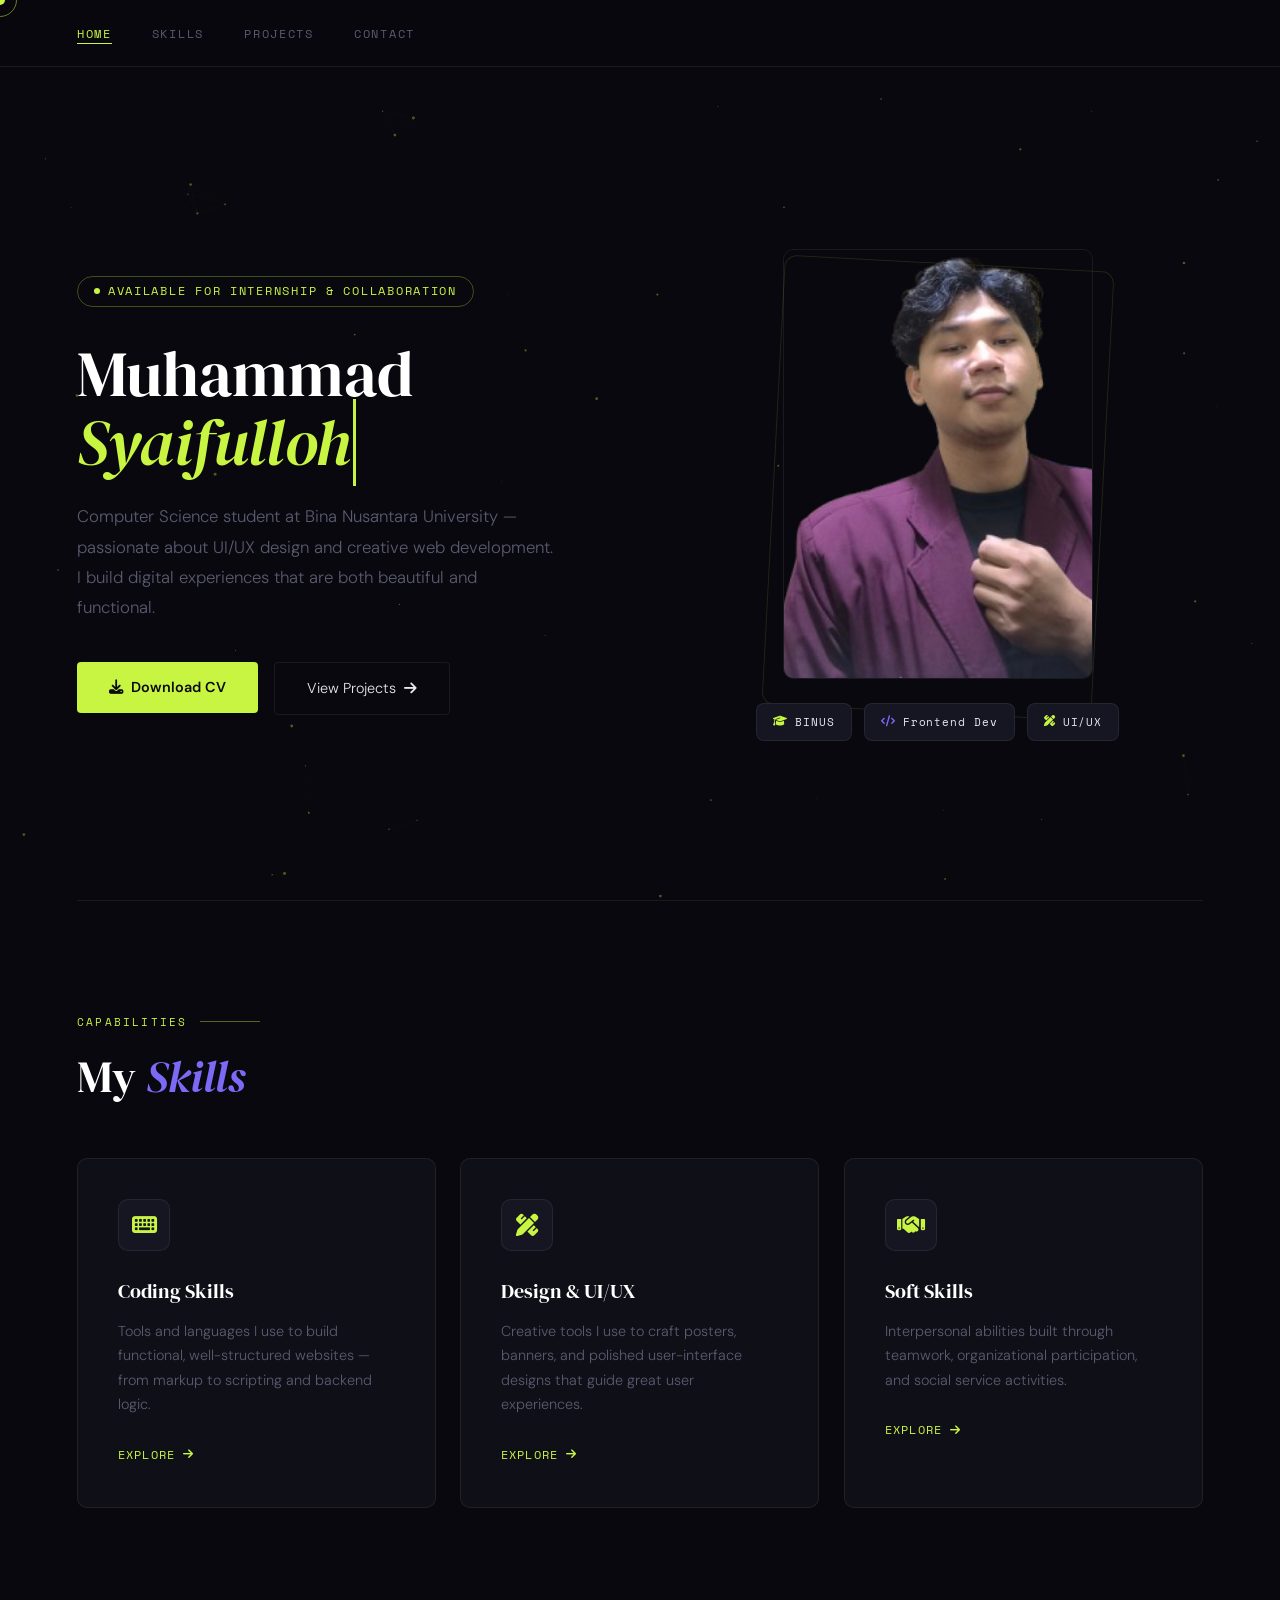
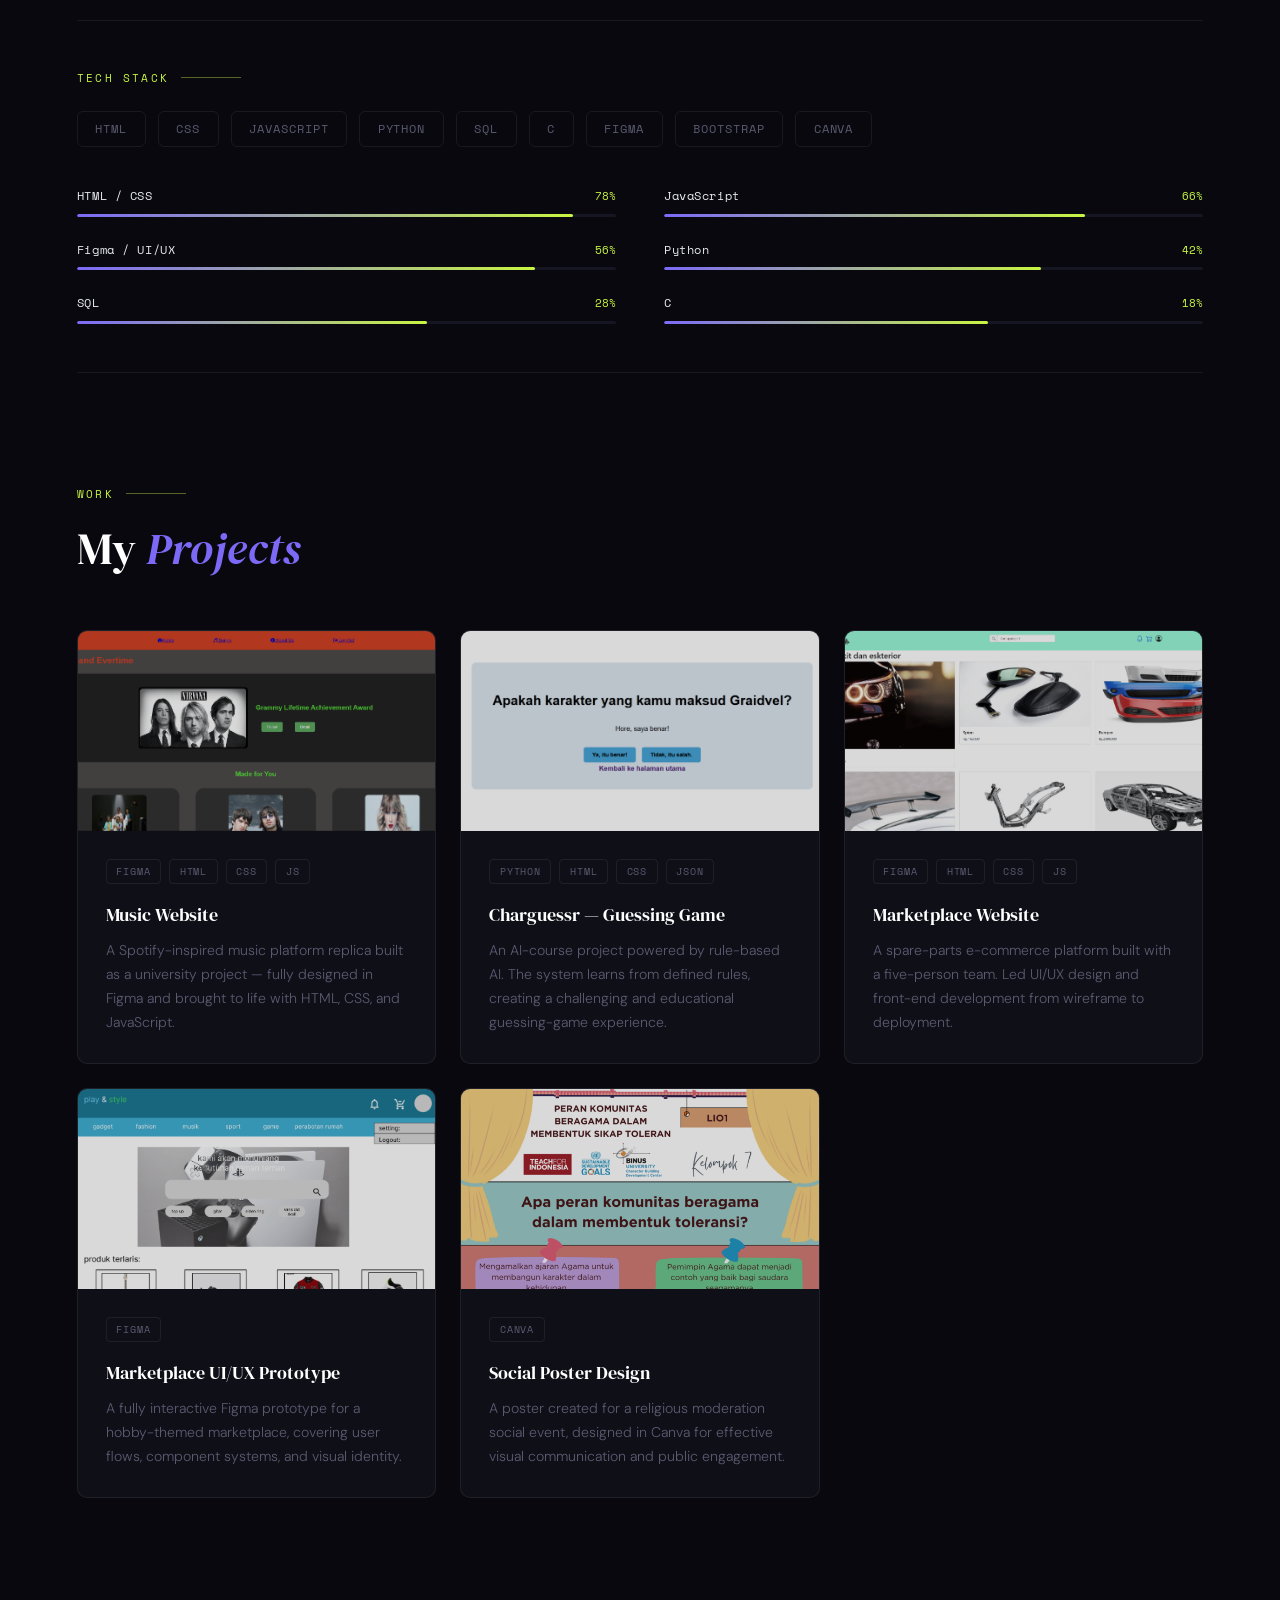
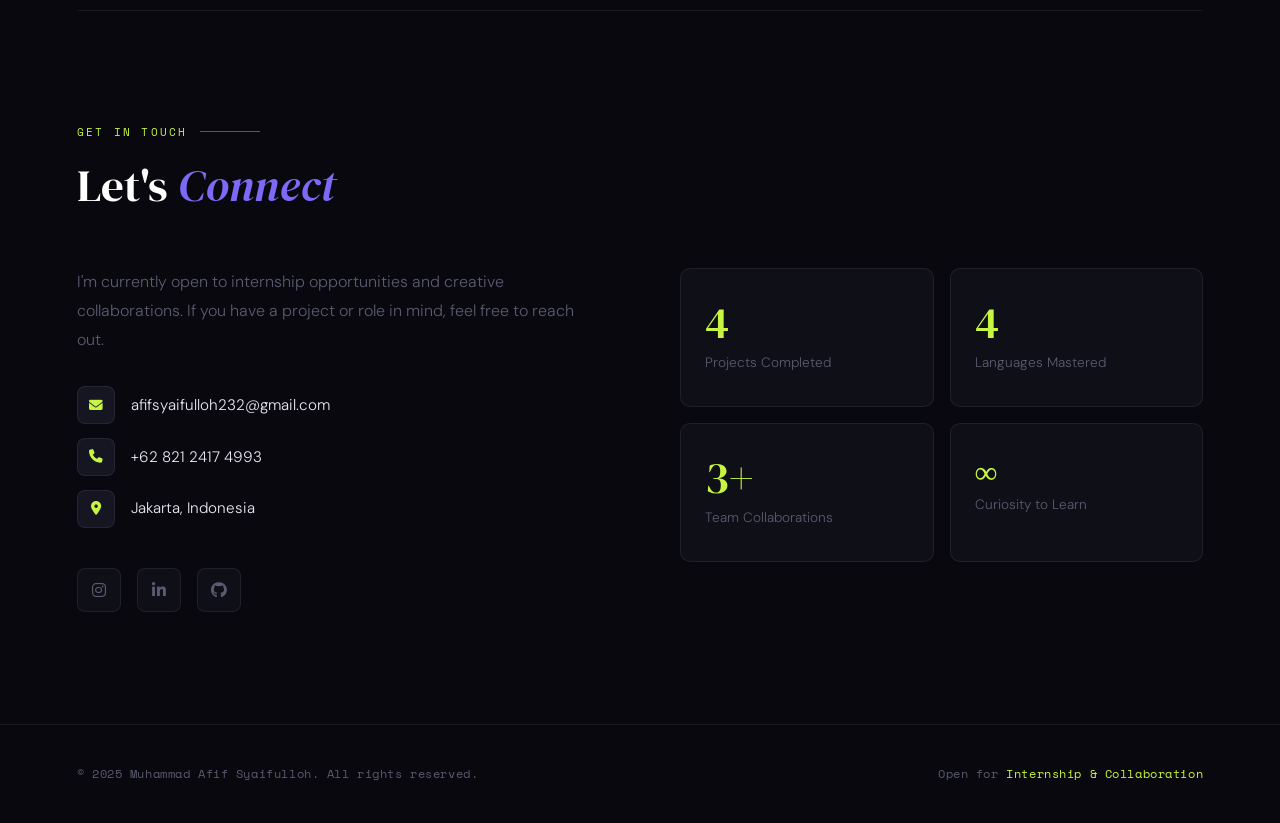
==== commit f05a1a05: "add vercel config and update portfolio" ====
--- a/index2.html
+++ b/index2.html
@@ -644,7 +644,7 @@
     </p>
     <div class="hero-cta">
       <div class="mag-wrap">
-        <a href="CV_ATS.doc" class="btn-primary" download>
+        <a href="CV ATS NEW .docx (1).pdf" class="btn-primary" download>
           <i class="fa-solid fa-download"></i> Download CV
         </a>
       </div>
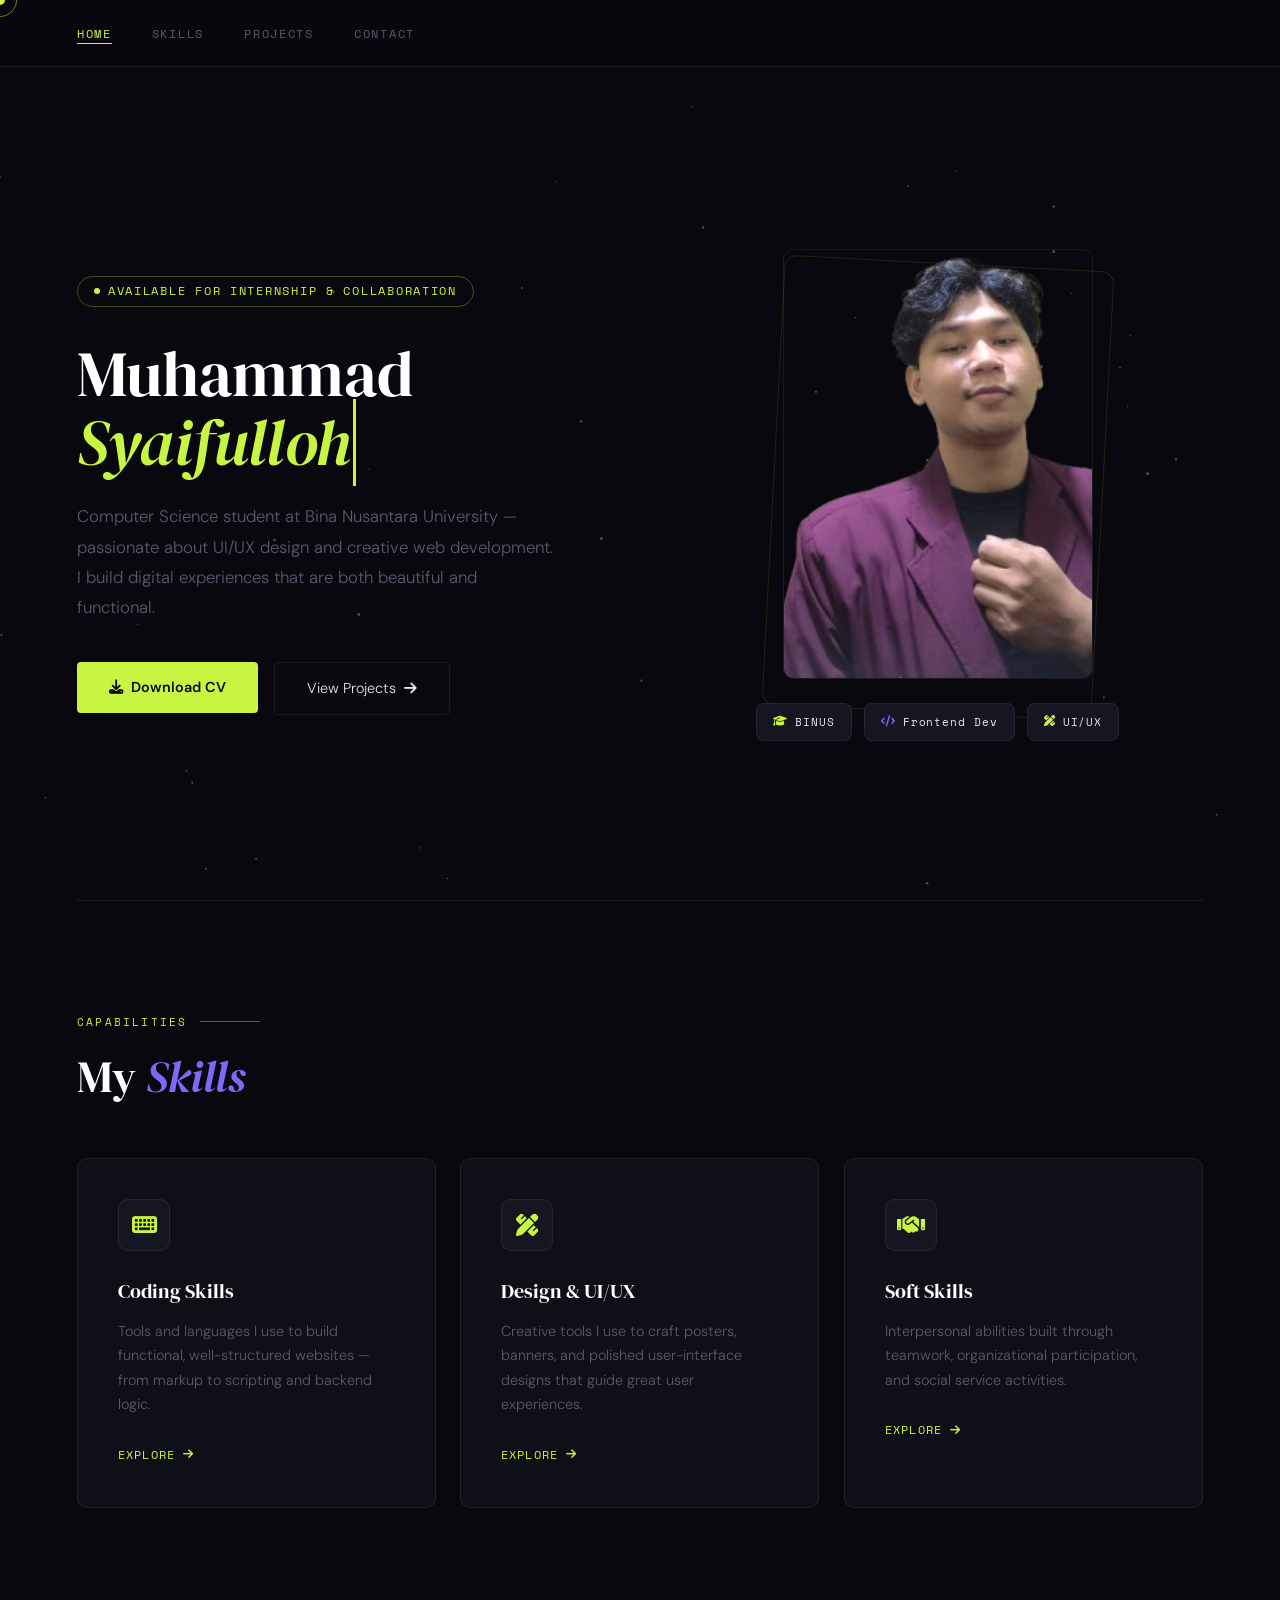
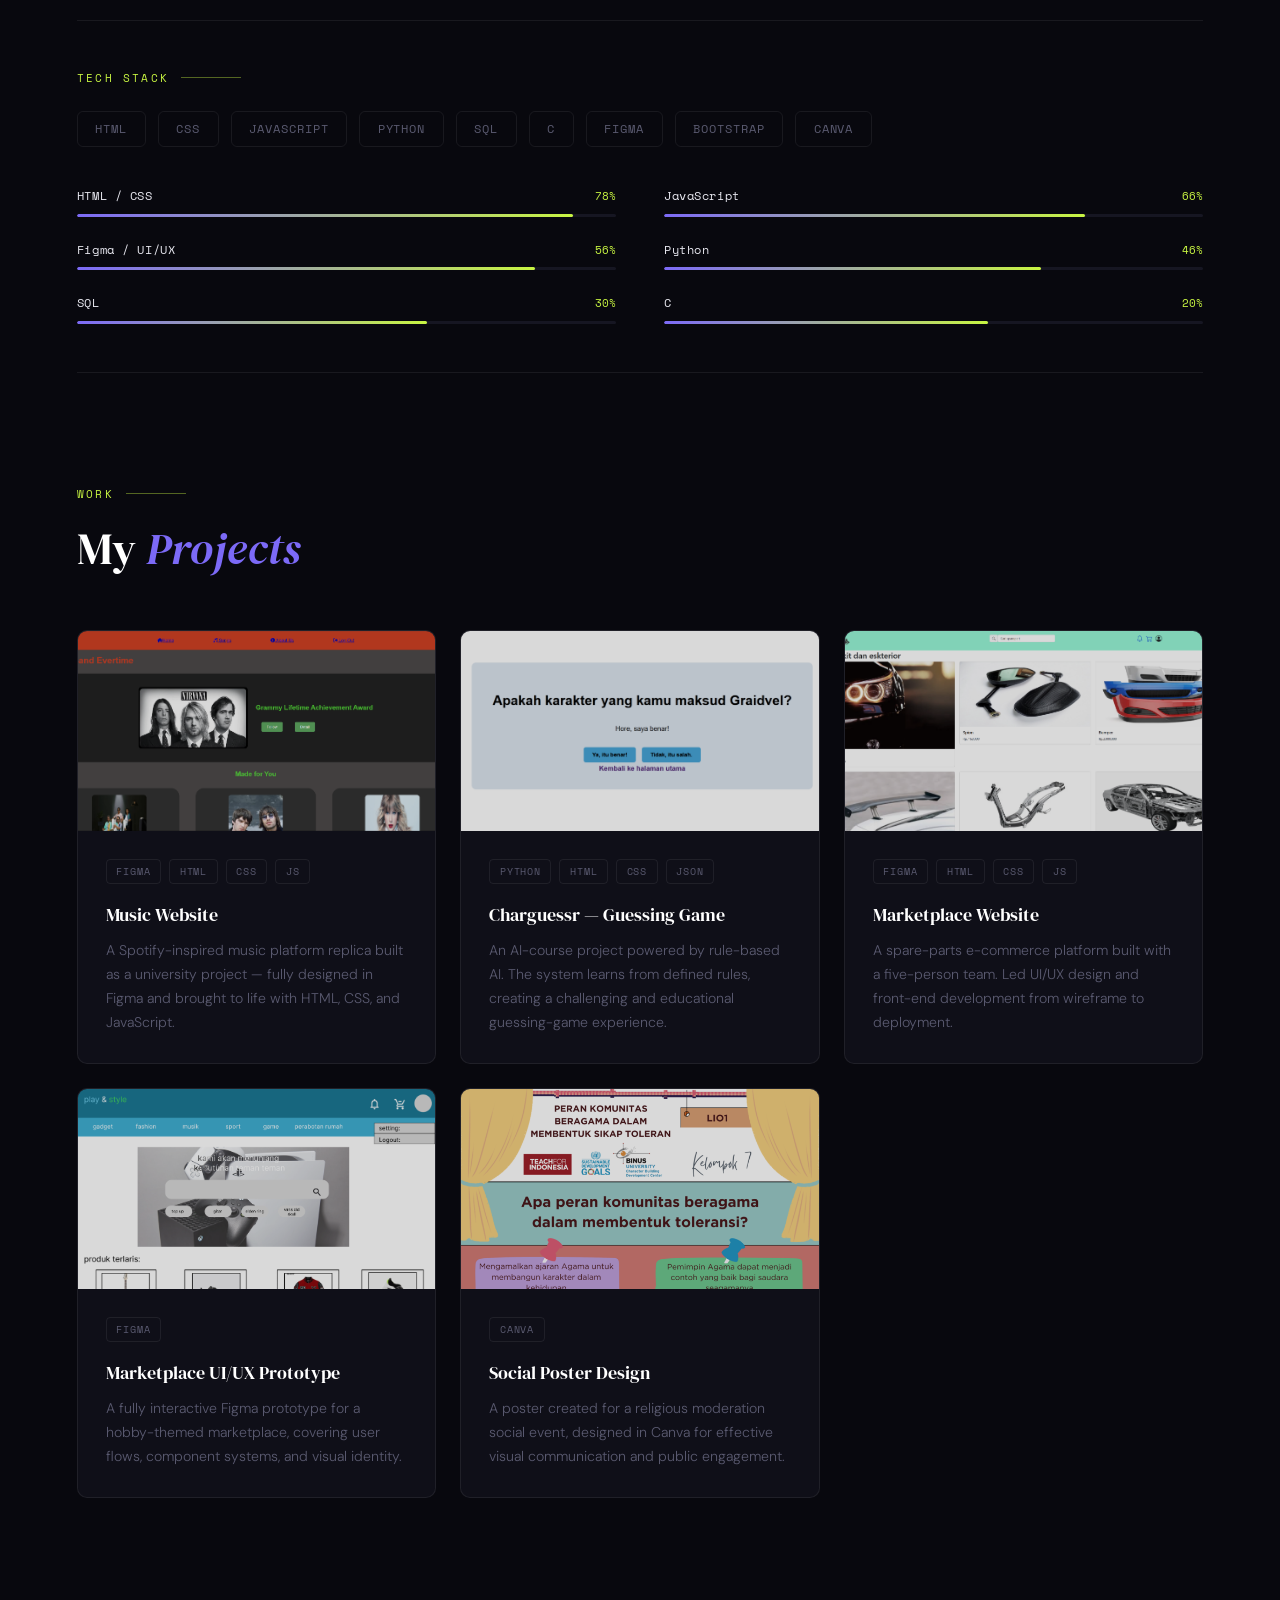
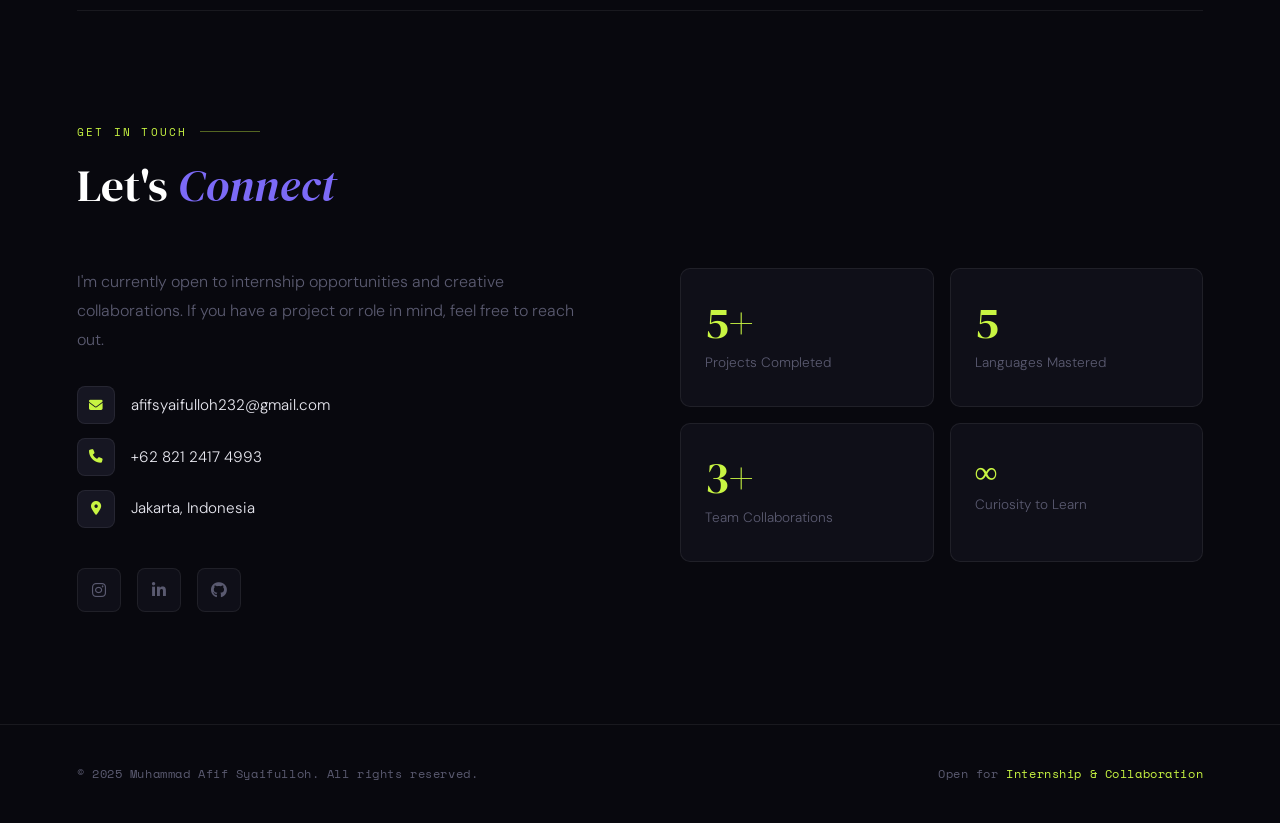
==== commit ae771615: "add linkedin metadata" ====
--- a/index2.html
+++ b/index2.html
@@ -3,8 +3,21 @@
 <head>
   <meta charset="UTF-8" />
   <meta name="viewport" content="width=device-width, initial-scale=1.0" />
-  <meta name="description" content="Muhammad Afif Syaifulloh — CS student, UI/UX designer & frontend developer based in Jakarta." />
-  <title>Muhammad Afif Syaifulloh — Portfolio</title>
+  <title>Muhammad Afif Syaifulloh — Portfolio</title> 
+   <meta
+    name="description"
+    content="Muhammad Afif Syaifulloh — Computer Science student, UI/UX designer, and frontend developer based in Jakarta."
+  />
+
+  <!-- Open Graph (LinkedIn / social preview) -->
+  <meta property="og:title" content="Muhammad Afif Syaifulloh — Portfolio" />
+  <meta
+    property="og:description"
+    content="Frontend Developer & UI/UX Designer Portfolio showcasing projects, skills, and creative work."
+  />
+  <meta property="og:type" content="website" />
+  <meta property="og:url" content="https://portofolio-baru-w2jf.vercel.app" />
+  
   <link rel="preconnect" href="https://fonts.googleapis.com">
   <link href="https://fonts.googleapis.com/css2?family=DM+Serif+Display:ital@0;1&family=DM+Sans:wght@300;400;500;600&family=Space+Mono:wght@400;700&display=swap" rel="stylesheet">
   <link rel="stylesheet" href="https://cdnjs.cloudflare.com/ajax/libs/font-awesome/6.5.0/css/all.min.css"/>
